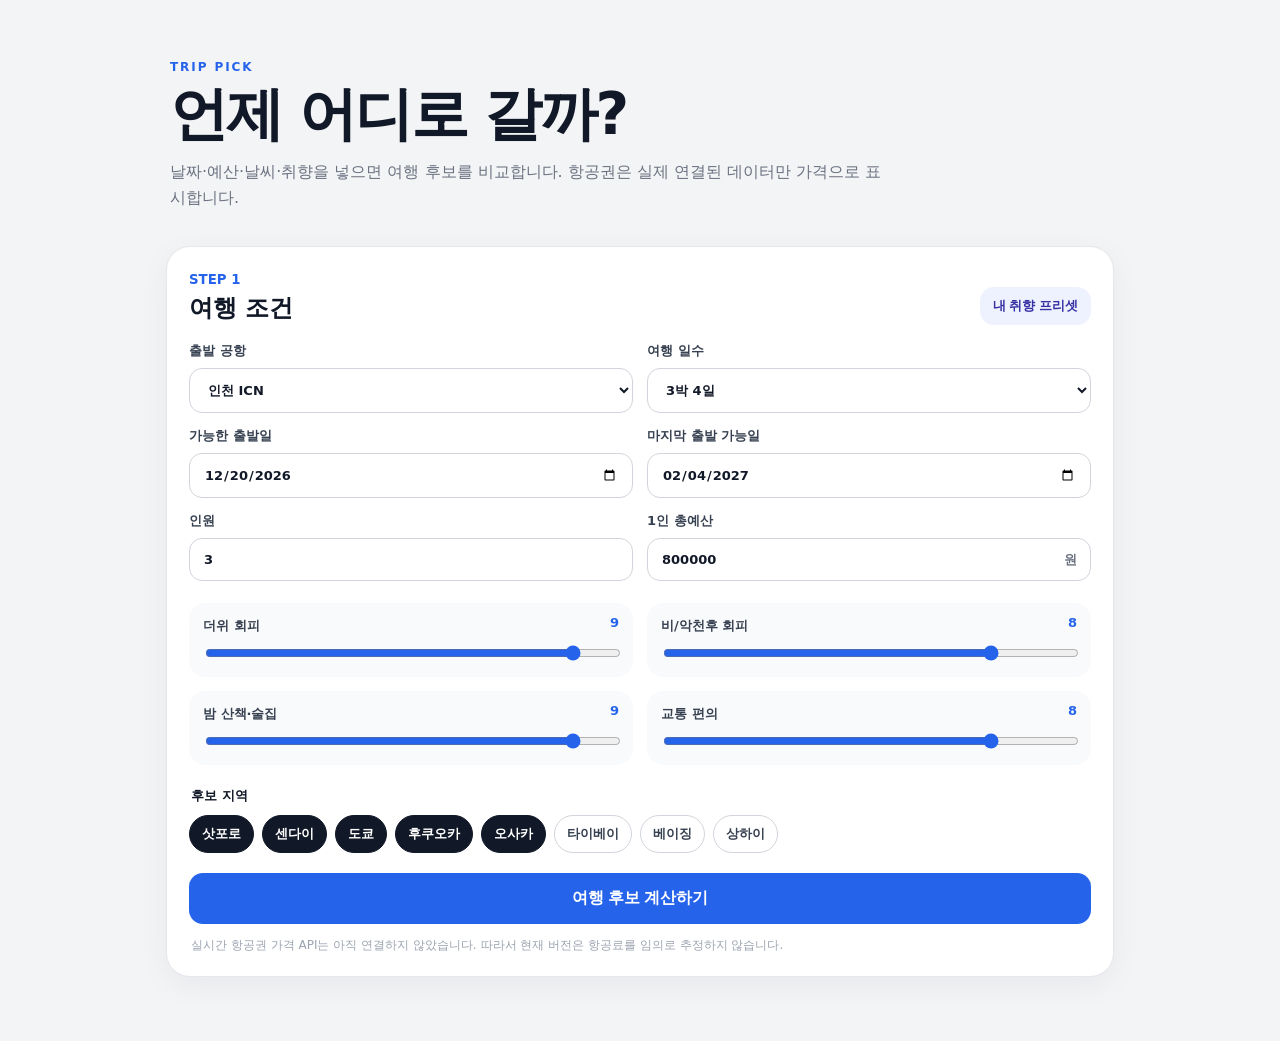
==== trip/index.html @ 66b18c66 "Add Trip Pick web app under /trip" ====
<!doctype html>
<html lang="ko">
<head>
  <meta charset="UTF-8" />
  <meta name="viewport" content="width=device-width, initial-scale=1.0" />
  <meta name="theme-color" content="#111827" />
  <title>Trip Pick — 언제 어디로 갈까?</title>
  <style>*{box-sizing:border-box}body{margin:0;background:#f3f4f6;color:#111827;font-family:system-ui,-apple-system,BlinkMacSystemFont,"Segoe UI",sans-serif}.shell{max-width:980px;margin:0 auto;padding:28px 16px 64px}.hero{padding:28px 4px 20px}.badge{font-size:12px;font-weight:800;letter-spacing:.16em;color:#2563eb}.hero h1{font-size:clamp(34px,7vw,58px);line-height:1;margin:10px 0 14px;letter-spacing:-.04em}.hero p{max-width:720px;color:#6b7280;line-height:1.6}.card,.results>article,.plan{background:white;border:1px solid #e5e7eb;border-radius:24px;box-shadow:0 8px 30px rgba(15,23,42,.05)}.form-card{padding:22px}.section-head{display:flex;justify-content:space-between;align-items:center;gap:12px}.section-head small{font-weight:800;color:#2563eb}.section-head h2{margin:4px 0 18px;font-size:24px}.grid{display:grid;grid-template-columns:repeat(2,minmax(0,1fr));gap:14px}label{display:flex;flex-direction:column;gap:8px;font-size:13px;font-weight:700;color:#374151}input,select{width:100%;border:1px solid #d1d5db;border-radius:13px;padding:13px 14px;background:white;color:#111827;font:inherit;outline:none}input:focus,select:focus{border-color:#2563eb;box-shadow:0 0 0 3px #dbeafe}.money{position:relative}.money span{position:absolute;right:14px;top:13px;color:#6b7280}.money input{padding-right:42px}.sliders{display:grid;grid-template-columns:repeat(2,minmax(0,1fr));gap:14px;margin:22px 0}.sliders label{position:relative;background:#f9fafb;border-radius:16px;padding:14px}.sliders b{position:absolute;right:14px;top:12px;color:#2563eb}.sliders input{padding:0;box-shadow:none;border:0;accent-color:#2563eb}fieldset{border:0;padding:0;margin:10px 0 20px}legend{font-size:13px;font-weight:800;margin-bottom:10px}.chips{display:flex;flex-wrap:wrap;gap:8px}.chip input{display:none}.chip span{display:block;padding:9px 12px;border:1px solid #d1d5db;border-radius:999px;background:white;font-size:13px;cursor:pointer}.chip input:checked+span{background:#111827;color:white;border-color:#111827}.primary,.ghost{border:0;border-radius:14px;font-weight:800;cursor:pointer}.primary{width:100%;padding:15px 18px;background:#2563eb;color:white;font-size:16px}.primary:hover{background:#1d4ed8}.ghost{padding:10px 13px;background:#eef2ff;color:#3730a3}.micro{margin:12px 2px 0;font-size:12px;color:#9ca3af;line-height:1.5}.loading{padding:26px;text-align:center;color:#6b7280}.hidden{display:none!important}.results-title{margin-top:32px}.results{display:grid;gap:14px}.result{padding:20px}.rank{font-size:12px;font-weight:900;color:#2563eb}.result-top{display:flex;justify-content:space-between;align-items:flex-start;gap:14px}.result h3{font-size:25px;margin:4px 0}.score{font-size:30px;font-weight:900}.score small{font-size:12px;color:#9ca3af}.meta{display:flex;flex-wrap:wrap;gap:8px;margin:12px 0}.pill{padding:7px 10px;background:#f3f4f6;border-radius:999px;font-size:12px}.why{color:#4b5563;line-height:1.55}.flight{margin-top:14px;padding:13px;border-radius:15px;background:#fff7ed;color:#9a3412;font-size:13px}.actions{display:flex;gap:8px;margin-top:14px}.actions a,.actions button{flex:1;text-align:center;padding:11px;border-radius:12px;text-decoration:none;font-weight:800;font-size:13px;border:0;cursor:pointer}.actions a{background:#f3f4f6;color:#111827}.actions button{background:#111827;color:white}.stamp{font-size:12px;color:#9ca3af}.plan{padding:18px}.day{border-bottom:1px solid #e5e7eb;padding:16px 4px}.day:last-child{border:0}.day h3{margin:0 0 10px}.day ul{margin:0;padding-left:20px;color:#4b5563;line-height:1.8}@media(max-width:640px){.grid,.sliders{grid-template-columns:1fr}.form-card{padding:18px}.result-top{align-items:center}.actions{flex-direction:column}}</style>
</head>
<body>
  <main class="shell">
    <header class="hero">
      <span class="badge">TRIP PICK</span>
      <h1>언제 어디로 갈까?</h1>
      <p>날짜·예산·날씨·취향을 넣으면 여행 후보를 비교합니다. 항공권은 실제 연결된 데이터만 가격으로 표시합니다.</p>
    </header>

    <section class="card form-card">
      <div class="section-head">
        <div><small>STEP 1</small><h2>여행 조건</h2></div>
        <button id="presetBtn" class="ghost">내 취향 프리셋</button>
      </div>

      <div class="grid">
        <label>출발 공항
          <select id="origin">
            <option value="ICN">인천 ICN</option>
            <option value="GMP">김포 GMP</option>
          </select>
        </label>
        <label>여행 일수
          <select id="nights">
            <option value="2">2박 3일</option>
            <option value="3" selected>3박 4일</option>
            <option value="4">4박 5일</option>
            <option value="5">5박 6일</option>
          </select>
        </label>
        <label>가능한 출발일
          <input id="startDate" type="date" />
        </label>
        <label>마지막 출발 가능일
          <input id="endDate" type="date" />
        </label>
        <label>인원
          <input id="people" type="number" min="1" max="10" value="3" />
        </label>
        <label>1인 총예산
          <div class="money"><input id="budget" type="number" min="100000" step="50000" value="800000" /><span>원</span></div>
        </label>
      </div>

      <div class="sliders">
        <label><span>더위 회피</span><b id="heatV">9</b><input id="heat" type="range" min="0" max="10" value="9" /></label>
        <label><span>비/악천후 회피</span><b id="rainV">8</b><input id="rain" type="range" min="0" max="10" value="8" /></label>
        <label><span>밤 산책·술집</span><b id="nightV">9</b><input id="night" type="range" min="0" max="10" value="9" /></label>
        <label><span>교통 편의</span><b id="transitV">8</b><input id="transit" type="range" min="0" max="10" value="8" /></label>
      </div>

      <fieldset>
        <legend>후보 지역</legend>
        <div id="cityChecks" class="chips"></div>
      </fieldset>

      <button id="searchBtn" class="primary">여행 후보 계산하기</button>
      <p class="micro">실시간 항공권 가격 API는 아직 연결하지 않았습니다. 따라서 현재 버전은 항공료를 임의로 추정하지 않습니다.</p>
    </section>

    <section id="loading" class="loading hidden">날씨와 날짜 조합을 확인하고 있습니다…</section>

    <section id="resultsWrap" class="hidden">
      <div class="section-head results-title">
        <div><small>STEP 2</small><h2>추천 결과</h2></div>
        <span id="dataStamp" class="stamp"></span>
      </div>
      <div id="results" class="results"></div>
    </section>

    <section id="planWrap" class="hidden">
      <div class="section-head results-title">
        <div><small>STEP 3</small><h2>3박 4일 자동 일정</h2></div>
        <button id="closePlan" class="ghost">닫기</button>
      </div>
      <div id="plan" class="plan"></div>
    </section>
  </main>

  <script>const cities=[
 {id:"Sapporo",name:"삿포로",country:"JP",lat:43.0618,lon:141.3545,night:8,transit:8,baseTemp:15,plan:["오도리공원·삿포로역","니조시장·스스키노","오타루 당일치기","모이와야마·맥주박물관"]},
 {id:"Sendai",name:"센다이",country:"JP",lat:38.2682,lon:140.8694,night:7,transit:8,baseTemp:18,plan:["센다이역·아케이드","마쓰시마","아오바성·고쿠분초","시장·역 주변 쇼핑"]},
 {id:"Tokyo",name:"도쿄",country:"JP",lat:35.6762,lon:139.6503,night:10,transit:10,baseTemp:22,plan:["우에노·아메요코","아사쿠사·스카이트리","아키하바라·긴자","신주쿠·가부키초"]},
 {id:"Fukuoka",name:"후쿠오카",country:"JP",lat:33.5902,lon:130.4017,night:9,transit:9,baseTemp:23,plan:["하카타·텐진","다자이후","나카스·캐널시티","모모치·야타이"]},
 {id:"Osaka",name:"오사카",country:"JP",lat:34.6937,lon:135.5023,night:10,transit:9,baseTemp:23,plan:["난바·도톤보리","우메다","덴덴타운·신세카이","오사카성·텐노지"]},
 {id:"Taipei",name:"타이베이",country:"TW",lat:25.033,lon:121.5654,night:9,transit:9,baseTemp:25,plan:["시먼딩·용산사","중산·다다오청","지우펀·스펀","신이·타이베이101"]},
 {id:"Beijing",name:"베이징",country:"CN",lat:39.9042,lon:116.4074,night:7,transit:8,baseTemp:20,plan:["왕푸징","자금성·천안문","만리장성","싼리툰"]},
 {id:"Shanghai",name:"상하이",country:"CN",lat:31.2304,lon:121.4737,night:9,transit:9,baseTemp:23,plan:["난징동루·와이탄","프랑스조계","루자쭈이","신천지"]},
];

const $=s=>document.querySelector(s);
const fmt=n=>new Intl.NumberFormat("ko-KR").format(n);
const today=new Date();
const iso=d=>{const x=new Date(d);x.setMinutes(x.getMinutes()-x.getTimezoneOffset());return x.toISOString().slice(0,10)};
$("#startDate").value=iso(new Date(today.getTime()+1000*60*60*24*14));
$("#endDate").value=iso(new Date(today.getTime()+1000*60*60*24*60));

$("#cityChecks").innerHTML=cities.map((c,i)=>`<label class="chip"><input type="checkbox" value="${c.id}" ${i<5?"checked":""}><span>${c.name}</span></label>`).join("");
["heat","rain","night","transit"].forEach(id=>$("#"+id).addEventListener("input",e=>$("#"+id+"V").textContent=e.target.value));

$("#presetBtn").onclick=()=>{$("#heat").value=10;$("#rain").value=9;$("#night").value=10;$("#transit").value=8;["heat","rain","night","transit"].forEach(id=>$("#"+id+"V").textContent=$("#"+id).value)};

function datePairs(start,end,nights){
 const out=[]; let d=new Date(start+"T00:00:00"); const last=new Date(end+"T00:00:00");
 while(d<=last && out.length<45){const ret=new Date(d);ret.setDate(ret.getDate()+Number(nights)+1);out.push({depart:iso(d),return:iso(ret),weekend:[0,5,6].includes(d.getDay())});d.setDate(d.getDate()+1)}
 return out;
}
async function weatherFor(c,date){
 const days=(new Date(date)-new Date())/86400000;
 if(days>=0 && days<=15){
  const u=`https://api.open-meteo.com/v1/forecast?latitude=${c.lat}&longitude=${c.lon}&daily=temperature_2m_max,temperature_2m_min,precipitation_probability_max,precipitation_sum&timezone=auto&start_date=${date}&end_date=${date}`;
  const r=await fetch(u); if(r.ok){const j=await r.json(); return {kind:"예보",max:j.daily.temperature_2m_max?.[0],min:j.daily.temperature_2m_min?.[0],rain:j.daily.precipitation_probability_max?.[0]??0,precip:j.daily.precipitation_sum?.[0]??0}}
 }
 return {kind:"계절 참고",max:c.baseTemp+4,min:c.baseTemp-4,rain:null,precip:null};
}
function scoreCity(c,w,p){
 const heatTarget=20; const heatScore=Math.max(0,10-Math.abs((w.max??c.baseTemp)-heatTarget)*.65);
 const rainScore=w.rain==null?6:Math.max(0,10-w.rain/10);
 const total=(heatScore*p.heat + rainScore*p.rain + c.night*p.night + c.transit*p.transit)/(p.heat+p.rain+p.night+p.transit||1)*10;
 return Math.round(total);
}
function flightLink(origin,c,depart,ret){
 const q=encodeURIComponent(`${origin} to ${c.name} ${depart} ${ret} flights`);
 return `https://www.google.com/travel/flights?q=${q}`;
}
function reason(c,w,p){
 const bits=[];
 if((w.max??99)<=24 && p.heat>=7)bits.push("기온 조건이 선호에 비교적 잘 맞음");
 if(c.night>=9 && p.night>=7)bits.push("밤 산책·술집 선택지가 많은 편");
 if(c.transit>=9 && p.transit>=7)bits.push("대중교통 이동이 편한 편");
 if(w.rain!=null && w.rain<=30)bits.push("조회된 강수확률이 낮은 편");
 return bits.length?bits.join(" · "):"입력한 가중치를 종합한 후보";
}
$("#searchBtn").onclick=async()=>{
 const selected=[...document.querySelectorAll("#cityChecks input:checked")].map(x=>x.value);
 if(!selected.length)return alert("후보 도시를 하나 이상 선택하세요.");
 const start=$("#startDate").value,end=$("#endDate").value,nights=$("#nights").value;
 if(!start||!end||new Date(start)>new Date(end))return alert("날짜 범위를 확인하세요.");
 const pairs=datePairs(start,end,nights);
 const p={heat:+$("#heat").value,rain:+$("#rain").value,night:+$("#night").value,transit:+$("#transit").value};
 $("#loading").classList.remove("hidden");$("#resultsWrap").classList.add("hidden");$("#planWrap").classList.add("hidden");
 try{
  const chosen=cities.filter(c=>selected.includes(c.id));
  const samplePairs=[pairs[0],pairs[Math.floor(pairs.length/2)],pairs[pairs.length-1]].filter((v,i,a)=>v&&a.findIndex(x=>x.depart===v.depart)===i);
  const rows=[];
  for(const c of chosen){
   let best=null;
   for(const pair of samplePairs){
    const w=await weatherFor(c,pair.depart);
    const s=scoreCity(c,w,p);
    if(!best||s>best.score)best={city:c,pair,w,score:s};
   }
   rows.push(best);
  }
  rows.sort((a,b)=>b.score-a.score);
  $("#results").innerHTML=rows.map((r,i)=>`
   <article class="result">
    <div class="result-top"><div><span class="rank">#${i+1}</span><h3>${r.city.name}</h3></div><div class="score">${r.score}<small>/100</small></div></div>
    <div class="meta">
      <span class="pill">${r.pair.depart} → ${r.pair.return}</span>
      <span class="pill">${r.w.kind}</span>
      <span class="pill">${r.w.min}~${r.w.max}℃</span>
      ${r.w.rain==null?"":`<span class="pill">강수확률 ${r.w.rain}%</span>`}
    </div>
    <div class="why">${reason(r.city,r.w,p)}</div>
    <div class="flight"><b>항공권 가격:</b> 실시간 공급자 미연결 — 임의 가격은 표시하지 않음</div>
    <div class="actions"><a href="${flightLink($("#origin").value,r.city,r.pair.depart,r.pair.return)}" target="_blank" rel="noopener">실제 항공권 검색</a><button data-plan="${r.city.id}" data-depart="${r.pair.depart}">일정 만들기</button></div>
   </article>`).join("");
  $("#dataStamp").textContent=`조회 ${new Date().toLocaleString("ko-KR")}`;
  $("#resultsWrap").classList.remove("hidden");
  document.querySelectorAll("[data-plan]").forEach(b=>b.onclick=()=>showPlan(b.dataset.plan,b.dataset.depart));
 }catch(e){alert("날씨 조회 중 오류가 났습니다. 잠시 후 다시 시도하세요.");console.error(e)}
 finally{$("#loading").classList.add("hidden")}
};
function showPlan(id,depart){
 const c=cities.find(x=>x.id===id);const nights=+$("#nights").value;const total=nights+1;
 const items=Array.from({length:total},(_,i)=>{const d=new Date(depart);d.setDate(d.getDate()+i);const area=c.plan[i%c.plan.length];return `<div class="day"><h3>DAY ${i+1} · ${iso(d)}</h3><ul><li>오전: ${area} 중심 가벼운 일정</li><li>점심: 현지 인기 식사 카테고리에서 선택</li><li>오후: 같은 권역 관광·쇼핑</li><li>저녁: 이동거리 짧은 식사 + 밤 산책/술집</li></ul></div>`}).join("");
 $("#plan").innerHTML=`<h2>${c.name} ${nights}박 ${total}일</h2>${items}`;$("#planWrap").classList.remove("hidden");$("#planWrap").scrollIntoView({behavior:"smooth"});
}
$("#closePlan").onclick=()=>$("#planWrap").classList.add("hidden");
</script>
</body>
</html>
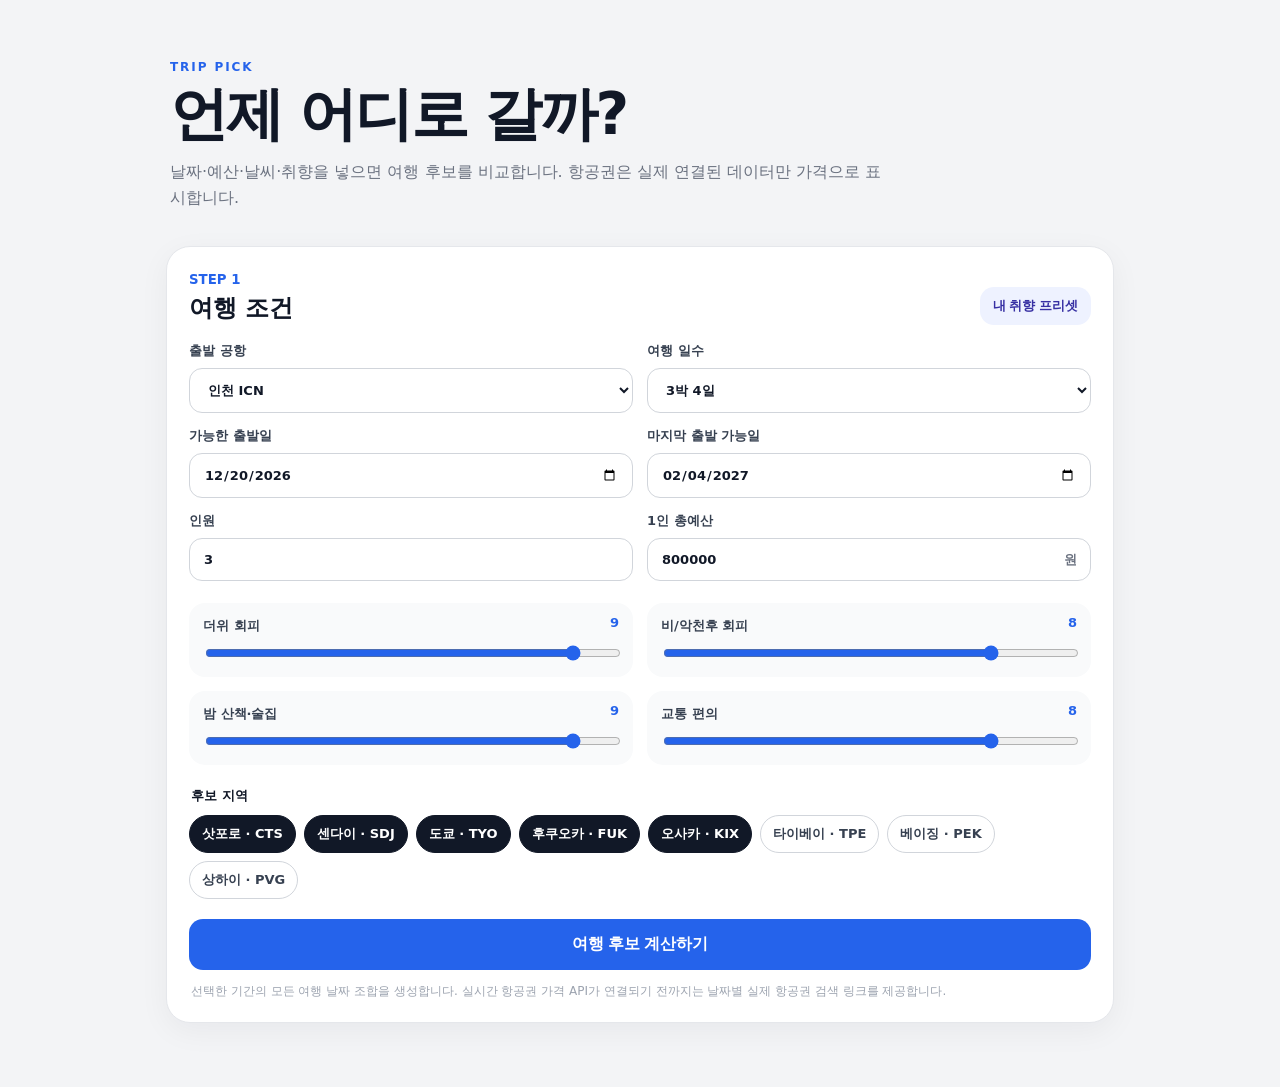
==== commit 18e7f7e6: "Update Trip Pick with CJJ and all travel dates" ====
--- a/trip/index.html
+++ b/trip/index.html
@@ -26,6 +26,7 @@
           <select id="origin">
             <option value="ICN">인천 ICN</option>
             <option value="GMP">김포 GMP</option>
+            <option value="CJJ">청주 CJJ</option>
           </select>
         </label>
         <label>여행 일수
@@ -63,10 +64,10 @@
       </fieldset>
 
       <button id="searchBtn" class="primary">여행 후보 계산하기</button>
-      <p class="micro">실시간 항공권 가격 API는 아직 연결하지 않았습니다. 따라서 현재 버전은 항공료를 임의로 추정하지 않습니다.</p>
+      <p class="micro">선택한 기간의 모든 여행 날짜 조합을 생성합니다. 실시간 항공권 가격 API가 연결되기 전까지는 날짜별 실제 항공권 검색 링크를 제공합니다.</p>
     </section>
 
-    <section id="loading" class="loading hidden">날씨와 날짜 조합을 확인하고 있습니다…</section>
+    <section id="loading" class="loading hidden">모든 여행 날짜와 날씨 조건을 확인하고 있습니다…</section>
 
     <section id="resultsWrap" class="hidden">
       <div class="section-head results-title">
@@ -86,102 +87,138 @@
   </main>
 
   <script>const cities=[
- {id:"Sapporo",name:"삿포로",country:"JP",lat:43.0618,lon:141.3545,night:8,transit:8,baseTemp:15,plan:["오도리공원·삿포로역","니조시장·스스키노","오타루 당일치기","모이와야마·맥주박물관"]},
- {id:"Sendai",name:"센다이",country:"JP",lat:38.2682,lon:140.8694,night:7,transit:8,baseTemp:18,plan:["센다이역·아케이드","마쓰시마","아오바성·고쿠분초","시장·역 주변 쇼핑"]},
- {id:"Tokyo",name:"도쿄",country:"JP",lat:35.6762,lon:139.6503,night:10,transit:10,baseTemp:22,plan:["우에노·아메요코","아사쿠사·스카이트리","아키하바라·긴자","신주쿠·가부키초"]},
- {id:"Fukuoka",name:"후쿠오카",country:"JP",lat:33.5902,lon:130.4017,night:9,transit:9,baseTemp:23,plan:["하카타·텐진","다자이후","나카스·캐널시티","모모치·야타이"]},
- {id:"Osaka",name:"오사카",country:"JP",lat:34.6937,lon:135.5023,night:10,transit:9,baseTemp:23,plan:["난바·도톤보리","우메다","덴덴타운·신세카이","오사카성·텐노지"]},
- {id:"Taipei",name:"타이베이",country:"TW",lat:25.033,lon:121.5654,night:9,transit:9,baseTemp:25,plan:["시먼딩·용산사","중산·다다오청","지우펀·스펀","신이·타이베이101"]},
- {id:"Beijing",name:"베이징",country:"CN",lat:39.9042,lon:116.4074,night:7,transit:8,baseTemp:20,plan:["왕푸징","자금성·천안문","만리장성","싼리툰"]},
- {id:"Shanghai",name:"상하이",country:"CN",lat:31.2304,lon:121.4737,night:9,transit:9,baseTemp:23,plan:["난징동루·와이탄","프랑스조계","루자쭈이","신천지"]},
+ {id:"Sapporo",name:"삿포로",airport:"CTS",country:"JP",lat:43.0618,lon:141.3545,night:8,transit:8,baseTemp:15,plan:["오도리공원·삿포로역","니조시장·스스키노","오타루 당일치기","모이와야마·맥주박물관"]},
+ {id:"Sendai",name:"센다이",airport:"SDJ",country:"JP",lat:38.2682,lon:140.8694,night:7,transit:8,baseTemp:18,plan:["센다이역·아케이드","마쓰시마","아오바성·고쿠분초","시장·역 주변 쇼핑"]},
+ {id:"Tokyo",name:"도쿄",airport:"TYO",country:"JP",lat:35.6762,lon:139.6503,night:10,transit:10,baseTemp:22,plan:["우에노·아메요코","아사쿠사·스카이트리","아키하바라·긴자","신주쿠·가부키초"]},
+ {id:"Fukuoka",name:"후쿠오카",airport:"FUK",country:"JP",lat:33.5902,lon:130.4017,night:9,transit:9,baseTemp:23,plan:["하카타·텐진","다자이후","나카스·캐널시티","모모치·야타이"]},
+ {id:"Osaka",name:"오사카",airport:"KIX",country:"JP",lat:34.6937,lon:135.5023,night:10,transit:9,baseTemp:23,plan:["난바·도톤보리","우메다","덴덴타운·신세카이","오사카성·텐노지"]},
+ {id:"Taipei",name:"타이베이",airport:"TPE",country:"TW",lat:25.033,lon:121.5654,night:9,transit:9,baseTemp:25,plan:["시먼딩·용산사","중산·다다오청","지우펀·스펀","신이·타이베이101"]},
+ {id:"Beijing",name:"베이징",airport:"PEK",country:"CN",lat:39.9042,lon:116.4074,night:7,transit:8,baseTemp:20,plan:["왕푸징","자금성·천안문","만리장성","싼리툰"]},
+ {id:"Shanghai",name:"상하이",airport:"PVG",country:"CN",lat:31.2304,lon:121.4737,night:9,transit:9,baseTemp:23,plan:["난징동루·와이탄","프랑스조계","루자쭈이","신천지"]},
 ];
 
 const $=s=>document.querySelector(s);
-const fmt=n=>new Intl.NumberFormat("ko-KR").format(n);
 const today=new Date();
 const iso=d=>{const x=new Date(d);x.setMinutes(x.getMinutes()-x.getTimezoneOffset());return x.toISOString().slice(0,10)};
-$("#startDate").value=iso(new Date(today.getTime()+1000*60*60*24*14));
-$("#endDate").value=iso(new Date(today.getTime()+1000*60*60*24*60));
-
-$("#cityChecks").innerHTML=cities.map((c,i)=>`<label class="chip"><input type="checkbox" value="${c.id}" ${i<5?"checked":""}><span>${c.name}</span></label>`).join("");
+$("#startDate").value=iso(new Date(today.getTime()+86400000*14));
+$("#endDate").value=iso(new Date(today.getTime()+86400000*60));
+
+$("#cityChecks").innerHTML=cities.map((c,i)=>`<label class="chip"><input type="checkbox" value="${c.id}" ${i<5?"checked":""}><span>${c.name} · ${c.airport}</span></label>`).join("");
 ["heat","rain","night","transit"].forEach(id=>$("#"+id).addEventListener("input",e=>$("#"+id+"V").textContent=e.target.value));
-
 $("#presetBtn").onclick=()=>{$("#heat").value=10;$("#rain").value=9;$("#night").value=10;$("#transit").value=8;["heat","rain","night","transit"].forEach(id=>$("#"+id+"V").textContent=$("#"+id).value)};
 
 function datePairs(start,end,nights){
  const out=[]; let d=new Date(start+"T00:00:00"); const last=new Date(end+"T00:00:00");
- while(d<=last && out.length<45){const ret=new Date(d);ret.setDate(ret.getDate()+Number(nights)+1);out.push({depart:iso(d),return:iso(ret),weekend:[0,5,6].includes(d.getDay())});d.setDate(d.getDate()+1)}
+ while(d<=last && out.length<120){
+  const ret=new Date(d); ret.setDate(ret.getDate()+Number(nights)+1);
+  out.push({depart:iso(d),return:iso(ret),weekend:[0,5,6].includes(d.getDay())});
+  d.setDate(d.getDate()+1);
+ }
  return out;
 }
-async function weatherFor(c,date){
- const days=(new Date(date)-new Date())/86400000;
- if(days>=0 && days<=15){
-  const u=`https://api.open-meteo.com/v1/forecast?latitude=${c.lat}&longitude=${c.lon}&daily=temperature_2m_max,temperature_2m_min,precipitation_probability_max,precipitation_sum&timezone=auto&start_date=${date}&end_date=${date}`;
-  const r=await fetch(u); if(r.ok){const j=await r.json(); return {kind:"예보",max:j.daily.temperature_2m_max?.[0],min:j.daily.temperature_2m_min?.[0],rain:j.daily.precipitation_probability_max?.[0]??0,precip:j.daily.precipitation_sum?.[0]??0}}
- }
- return {kind:"계절 참고",max:c.baseTemp+4,min:c.baseTemp-4,rain:null,precip:null};
+
+async function forecastMap(c){
+ const map=new Map();
+ try{
+  const u=`https://api.open-meteo.com/v1/forecast?latitude=${c.lat}&longitude=${c.lon}&daily=temperature_2m_max,temperature_2m_min,precipitation_probability_max,precipitation_sum&timezone=auto&forecast_days=16`;
+  const r=await fetch(u);
+  if(!r.ok)return map;
+  const j=await r.json();
+  (j.daily.time||[]).forEach((date,i)=>map.set(date,{
+    kind:"예보",
+    max:j.daily.temperature_2m_max?.[i],
+    min:j.daily.temperature_2m_min?.[i],
+    rain:j.daily.precipitation_probability_max?.[i]??0,
+    precip:j.daily.precipitation_sum?.[i]??0
+  }));
+ }catch(e){console.warn("forecast error",e)}
+ return map;
+}
+function weatherFor(c,date,map){
+ return map.get(date) || {kind:"계절 참고",max:c.baseTemp+4,min:c.baseTemp-4,rain:null,precip:null};
 }
 function scoreCity(c,w,p){
- const heatTarget=20; const heatScore=Math.max(0,10-Math.abs((w.max??c.baseTemp)-heatTarget)*.65);
+ const heatTarget=20;
+ const heatScore=Math.max(0,10-Math.abs((w.max??c.baseTemp)-heatTarget)*.65);
  const rainScore=w.rain==null?6:Math.max(0,10-w.rain/10);
- const total=(heatScore*p.heat + rainScore*p.rain + c.night*p.night + c.transit*p.transit)/(p.heat+p.rain+p.night+p.transit||1)*10;
+ const total=(heatScore*p.heat+rainScore*p.rain+c.night*p.night+c.transit*p.transit)/(p.heat+p.rain+p.night+p.transit||1)*10;
  return Math.round(total);
 }
 function flightLink(origin,c,depart,ret){
- const q=encodeURIComponent(`${origin} to ${c.name} ${depart} ${ret} flights`);
+ const q=encodeURIComponent(`Flights from ${origin} to ${c.airport} on ${depart} returning ${ret}`);
  return `https://www.google.com/travel/flights?q=${q}`;
 }
 function reason(c,w,p){
  const bits=[];
- if((w.max??99)<=24 && p.heat>=7)bits.push("기온 조건이 선호에 비교적 잘 맞음");
- if(c.night>=9 && p.night>=7)bits.push("밤 산책·술집 선택지가 많은 편");
- if(c.transit>=9 && p.transit>=7)bits.push("대중교통 이동이 편한 편");
- if(w.rain!=null && w.rain<=30)bits.push("조회된 강수확률이 낮은 편");
+ if((w.max??99)<=24&&p.heat>=7)bits.push("기온 조건이 선호에 비교적 잘 맞음");
+ if(c.night>=9&&p.night>=7)bits.push("밤 산책·술집 선택지가 많은 편");
+ if(c.transit>=9&&p.transit>=7)bits.push("대중교통 이동이 편한 편");
+ if(w.rain!=null&&w.rain<=30)bits.push("조회된 강수확률이 낮은 편");
  return bits.length?bits.join(" · "):"입력한 가중치를 종합한 후보";
 }
+function allDatesHtml(r,origin){
+ return `<details class="all-dates">
+   <summary>모든 날짜 항공권 조회 · ${r.all.length}개 조합</summary>
+   <div style="overflow:auto;margin-top:10px">
+    <table style="width:100%;border-collapse:collapse;font-size:13px">
+      <thead><tr><th style="text-align:left;padding:8px">여행일</th><th style="text-align:left;padding:8px">날씨</th><th style="text-align:right;padding:8px">조회</th></tr></thead>
+      <tbody>
+      ${r.all.map(x=>`<tr style="border-top:1px solid #e5e7eb">
+        <td style="padding:9px 8px;white-space:nowrap">${x.pair.depart} → ${x.pair.return}</td>
+        <td style="padding:9px 8px;white-space:nowrap">${x.w.kind} · ${x.w.min}~${x.w.max}℃${x.w.rain==null?"":` · 비 ${x.w.rain}%`}</td>
+        <td style="padding:9px 8px;text-align:right"><a href="${flightLink(origin,r.city,x.pair.depart,x.pair.return)}" target="_blank" rel="noopener" style="font-weight:800;color:#2563eb;text-decoration:none">항공권</a></td>
+      </tr>`).join("")}
+      </tbody>
+    </table>
+   </div>
+  </details>`;
+}
+
 $("#searchBtn").onclick=async()=>{
  const selected=[...document.querySelectorAll("#cityChecks input:checked")].map(x=>x.value);
  if(!selected.length)return alert("후보 도시를 하나 이상 선택하세요.");
  const start=$("#startDate").value,end=$("#endDate").value,nights=$("#nights").value;
  if(!start||!end||new Date(start)>new Date(end))return alert("날짜 범위를 확인하세요.");
  const pairs=datePairs(start,end,nights);
+ if(!pairs.length)return alert("조회할 날짜가 없습니다.");
  const p={heat:+$("#heat").value,rain:+$("#rain").value,night:+$("#night").value,transit:+$("#transit").value};
+ const origin=$("#origin").value;
  $("#loading").classList.remove("hidden");$("#resultsWrap").classList.add("hidden");$("#planWrap").classList.add("hidden");
  try{
   const chosen=cities.filter(c=>selected.includes(c.id));
-  const samplePairs=[pairs[0],pairs[Math.floor(pairs.length/2)],pairs[pairs.length-1]].filter((v,i,a)=>v&&a.findIndex(x=>x.depart===v.depart)===i);
   const rows=[];
   for(const c of chosen){
-   let best=null;
-   for(const pair of samplePairs){
-    const w=await weatherFor(c,pair.depart);
-    const s=scoreCity(c,w,p);
-    if(!best||s>best.score)best={city:c,pair,w,score:s};
-   }
-   rows.push(best);
+   const fmap=await forecastMap(c);
+   const all=pairs.map(pair=>{
+    const w=weatherFor(c,pair.depart,fmap);
+    return {pair,w,score:scoreCity(c,w,p)};
+   }).sort((a,b)=>b.score-a.score||a.pair.depart.localeCompare(b.pair.depart));
+   rows.push({city:c,...all[0],all});
   }
   rows.sort((a,b)=>b.score-a.score);
   $("#results").innerHTML=rows.map((r,i)=>`
    <article class="result">
-    <div class="result-top"><div><span class="rank">#${i+1}</span><h3>${r.city.name}</h3></div><div class="score">${r.score}<small>/100</small></div></div>
+    <div class="result-top"><div><span class="rank">#${i+1}</span><h3>${r.city.name} · ${r.city.airport}</h3></div><div class="score">${r.score}<small>/100</small></div></div>
     <div class="meta">
-      <span class="pill">${r.pair.depart} → ${r.pair.return}</span>
+      <span class="pill">추천 ${r.pair.depart} → ${r.pair.return}</span>
       <span class="pill">${r.w.kind}</span>
       <span class="pill">${r.w.min}~${r.w.max}℃</span>
       ${r.w.rain==null?"":`<span class="pill">강수확률 ${r.w.rain}%</span>`}
     </div>
     <div class="why">${reason(r.city,r.w,p)}</div>
-    <div class="flight"><b>항공권 가격:</b> 실시간 공급자 미연결 — 임의 가격은 표시하지 않음</div>
-    <div class="actions"><a href="${flightLink($("#origin").value,r.city,r.pair.depart,r.pair.return)}" target="_blank" rel="noopener">실제 항공권 검색</a><button data-plan="${r.city.id}" data-depart="${r.pair.depart}">일정 만들기</button></div>
+    <div class="flight"><b>${origin} → ${r.city.airport}</b> · 선택 기간의 모든 ${r.all.length}개 여행 날짜 조합을 생성했습니다. 실시간 가격 API가 아직 없어 가격은 지어내지 않고 날짜별 실제 검색으로 연결합니다.</div>
+    <div class="actions"><a href="${flightLink(origin,r.city,r.pair.depart,r.pair.return)}" target="_blank" rel="noopener">추천 날짜 항공권</a><button data-plan="${r.city.id}" data-depart="${r.pair.depart}">일정 만들기</button></div>
+    ${allDatesHtml(r,origin)}
    </article>`).join("");
-  $("#dataStamp").textContent=`조회 ${new Date().toLocaleString("ko-KR")}`;
+  $("#dataStamp").textContent=`총 ${pairs.length}개 출발일 × ${chosen.length}개 도시 · 조회 ${new Date().toLocaleString("ko-KR")}`;
   $("#resultsWrap").classList.remove("hidden");
   document.querySelectorAll("[data-plan]").forEach(b=>b.onclick=()=>showPlan(b.dataset.plan,b.dataset.depart));
- }catch(e){alert("날씨 조회 중 오류가 났습니다. 잠시 후 다시 시도하세요.");console.error(e)}
+ }catch(e){alert("조회 중 오류가 났습니다. 다시 시도하세요.");console.error(e)}
  finally{$("#loading").classList.add("hidden")}
 };
+
 function showPlan(id,depart){
- const c=cities.find(x=>x.id===id);const nights=+$("#nights").value;const total=nights+1;
+ const c=cities.find(x=>x.id===id),nights=+$("#nights").value,total=nights+1;
  const items=Array.from({length:total},(_,i)=>{const d=new Date(depart);d.setDate(d.getDate()+i);const area=c.plan[i%c.plan.length];return `<div class="day"><h3>DAY ${i+1} · ${iso(d)}</h3><ul><li>오전: ${area} 중심 가벼운 일정</li><li>점심: 현지 인기 식사 카테고리에서 선택</li><li>오후: 같은 권역 관광·쇼핑</li><li>저녁: 이동거리 짧은 식사 + 밤 산책/술집</li></ul></div>`}).join("");
  $("#plan").innerHTML=`<h2>${c.name} ${nights}박 ${total}일</h2>${items}`;$("#planWrap").classList.remove("hidden");$("#planWrap").scrollIntoView({behavior:"smooth"});
 }
